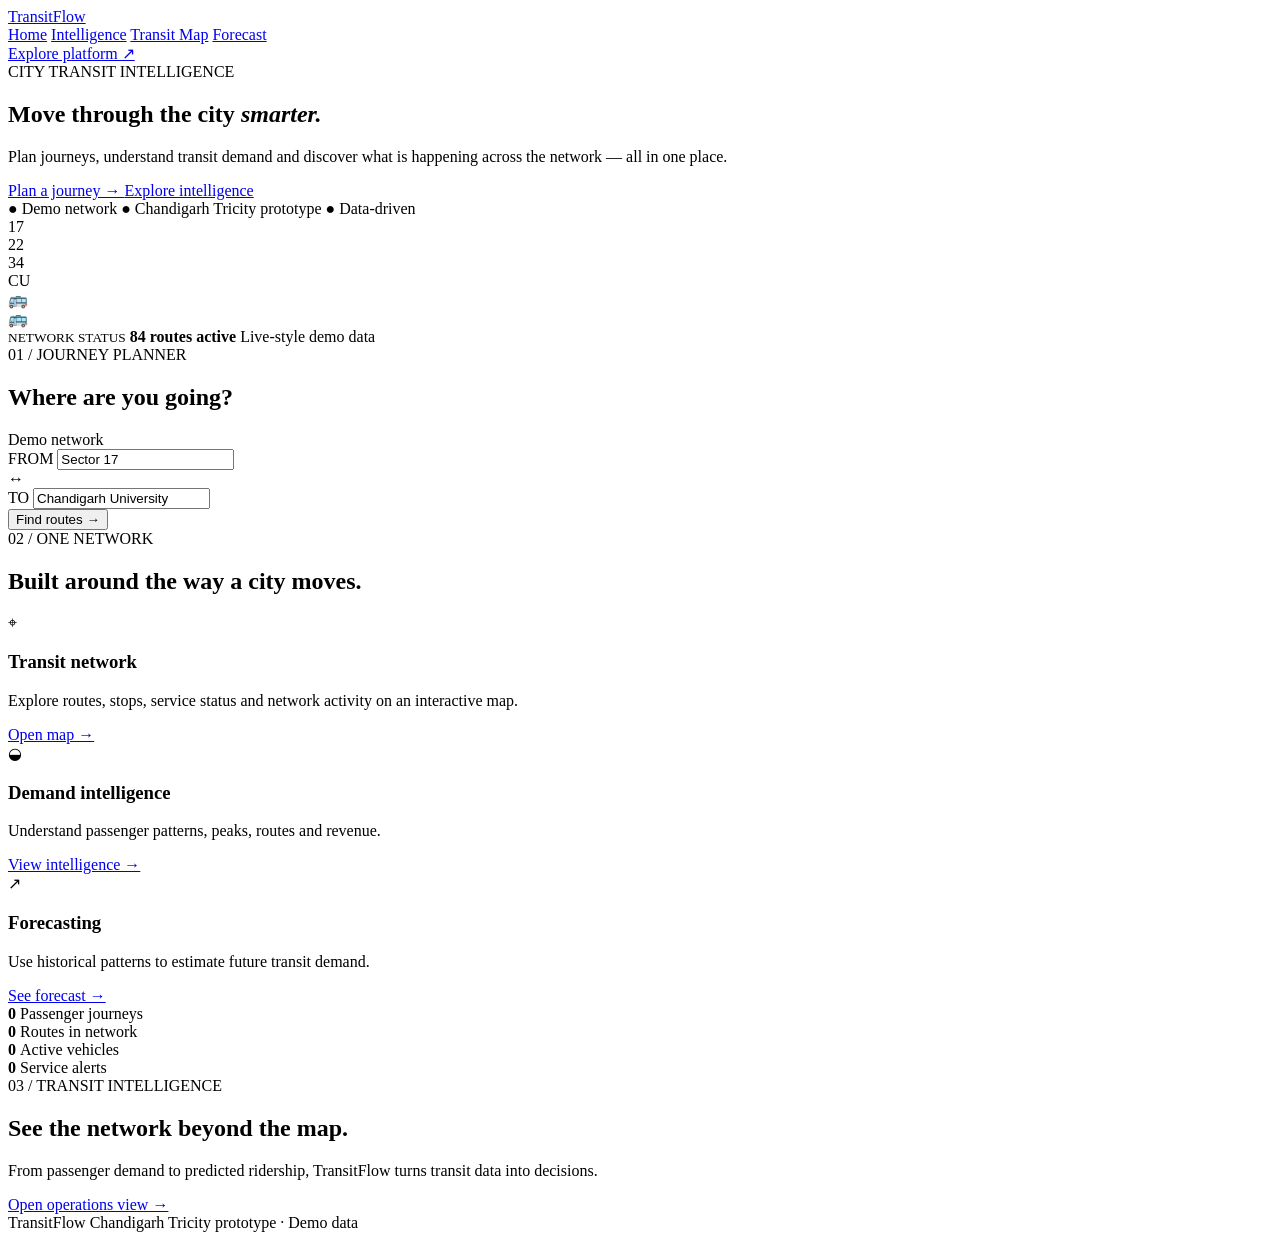
==== index.html @ 6c93dbdf "Update and rename app.py to index.html" ====
<!DOCTYPE html>
<html lang="en">
<head>
    <meta charset="UTF-8">
    <meta name="viewport" content="width=device-width, initial-scale=1.0">

    <title>TransitFlow — Move Smarter</title>

    <link rel="stylesheet" href="css/main.css">
</head>

<body>

<!-- ================= NAVBAR ================= -->

<header class="nav">

    <a href="index.html" class="brand">
        <span class="brand-dot"></span>
        TransitFlow
    </a>

    <nav>
        <a href="index.html" class="active">Home</a>
        <a href="dashboard.html">Intelligence</a>
        <a href="routes.html">Transit Map</a>
        <a href="forecasting.html">Forecast</a>
    </nav>

    <a href="dashboard.html" class="nav-btn">
        Explore platform ↗
    </a>

</header>


<!-- ================= HERO ================= -->

<main>

<section class="hero">

    <div class="hero-copy">

        <div class="eyebrow">
            <span></span>
            CITY TRANSIT INTELLIGENCE
        </div>

        <h1>
            Move through the city
            <em>smarter.</em>
        </h1>

        <p>
            Plan journeys, understand transit demand and discover
            what is happening across the network — all in one place.
        </p>

        <div class="hero-actions">

            <a href="routes.html" class="primary">
                Plan a journey →
            </a>

            <a href="dashboard.html" class="secondary">
                Explore intelligence
            </a>

        </div>

        <div class="trust-row">

            <span>● Demo network</span>
            <span>● Chandigarh Tricity prototype</span>
            <span>● Data-driven</span>

        </div>

    </div>


    <!-- MAP VISUAL -->

    <div class="hero-map">

        <div class="map-grid"></div>

        <div class="route r1"></div>
        <div class="route r2"></div>
        <div class="route r3"></div>

        <div class="stop s1">17</div>
        <div class="stop s2">22</div>
        <div class="stop s3">34</div>
        <div class="stop s4">CU</div>

        <div class="bus bus1">🚌</div>
        <div class="bus bus2">🚌</div>

        <div class="map-label">

            <small>NETWORK STATUS</small>

            <strong>
                84 routes active
            </strong>

            <span>
                Live-style demo data
            </span>

        </div>

    </div>

</section>


<!-- ================= JOURNEY PLANNER ================= -->

<section class="planner section">

    <div class="section-head">

        <div>

            <div class="eyebrow">
                01 / JOURNEY PLANNER
            </div>

            <h2>
                Where are you going?
            </h2>

        </div>

        <span class="muted">
            Demo network
        </span>

    </div>


    <div class="planner-card">

        <div class="field">

            <label>FROM</label>

            <input
                id="from"
                type="text"
                value="Sector 17"
            >

        </div>


        <div class="swap">
            ↔
        </div>


        <div class="field">

            <label>TO</label>

            <input
                id="to"
                type="text"
                value="Chandigarh University"
            >

        </div>


        <button
            class="primary"
            onclick="planJourney()"
        >
            Find routes →
        </button>

    </div>


    <div
        id="routeResults"
        class="route-results hidden"
    ></div>

</section>


<!-- ================= FEATURES ================= -->

<section class="features section">

    <div class="section-head">

        <div>

            <div class="eyebrow">
                02 / ONE NETWORK
            </div>

            <h2>
                Built around the way a city moves.
            </h2>

        </div>

    </div>


    <div class="feature-grid">


        <article class="feature-card large">

            <span class="feature-icon">
                ⌖
            </span>

            <h3>
                Transit network
            </h3>

            <p>
                Explore routes, stops, service status
                and network activity on an interactive map.
            </p>

            <a href="routes.html">
                Open map →
            </a>

        </article>


        <article class="feature-card">

            <span class="feature-icon">
                ◒
            </span>

            <h3>
                Demand intelligence
            </h3>

            <p>
                Understand passenger patterns,
                peaks, routes and revenue.
            </p>

            <a href="dashboard.html">
                View intelligence →
            </a>

        </article>


        <article class="feature-card">

            <span class="feature-icon">
                ↗
            </span>

            <h3>
                Forecasting
            </h3>

            <p>
                Use historical patterns to estimate
                future transit demand.
            </p>

            <a href="forecasting.html">
                See forecast →
            </a>

        </article>

    </div>

</section>


<!-- ================= STATISTICS ================= -->

<section class="stats section">

    <div class="stat">

        <strong data-count="1240000">
            0
        </strong>

        <span>
            Passenger journeys
        </span>

    </div>


    <div class="stat">

        <strong data-count="84">
            0
        </strong>

        <span>
            Routes in network
        </span>

    </div>


    <div class="stat">

        <strong data-count="312">
            0
        </strong>

        <span>
            Active vehicles
        </span>

    </div>


    <div class="stat">

        <strong data-count="17">
            0
        </strong>

        <span>
            Service alerts
        </span>

    </div>

</section>


<!-- ================= CTA ================= -->

<section class="cta section">

    <div>

        <div class="eyebrow">
            03 / TRANSIT INTELLIGENCE
        </div>

        <h2>
            See the network beyond the map.
        </h2>

        <p>
            From passenger demand to predicted ridership,
            TransitFlow turns transit data into decisions.
        </p>

    </div>


    <a href="dashboard.html" class="primary">
        Open operations view →
    </a>

</section>

</main>


<!-- ================= FOOTER ================= -->

<footer>

    <span>
        TransitFlow
    </span>

    <span>
        Chandigarh Tricity prototype · Demo data
    </span>

</footer>


<script src="js/main.js"></script>

</body>
</html>
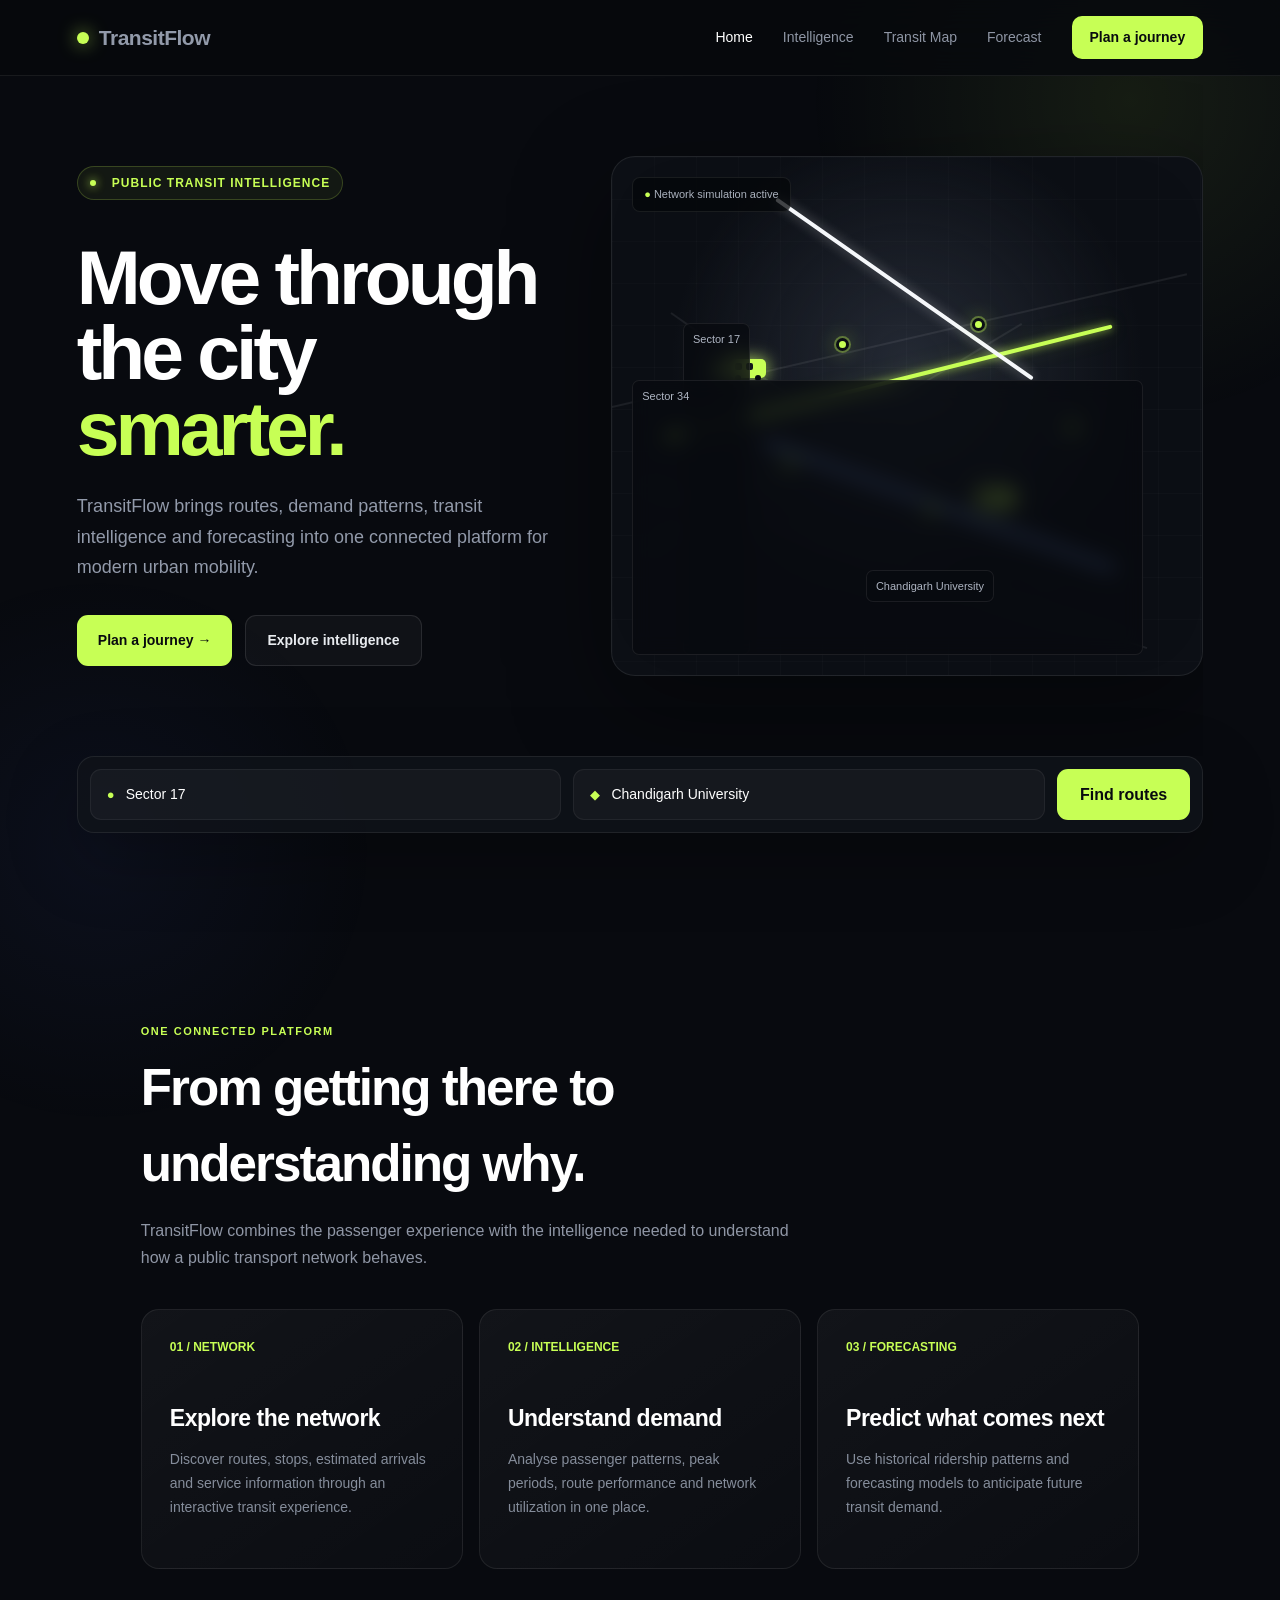
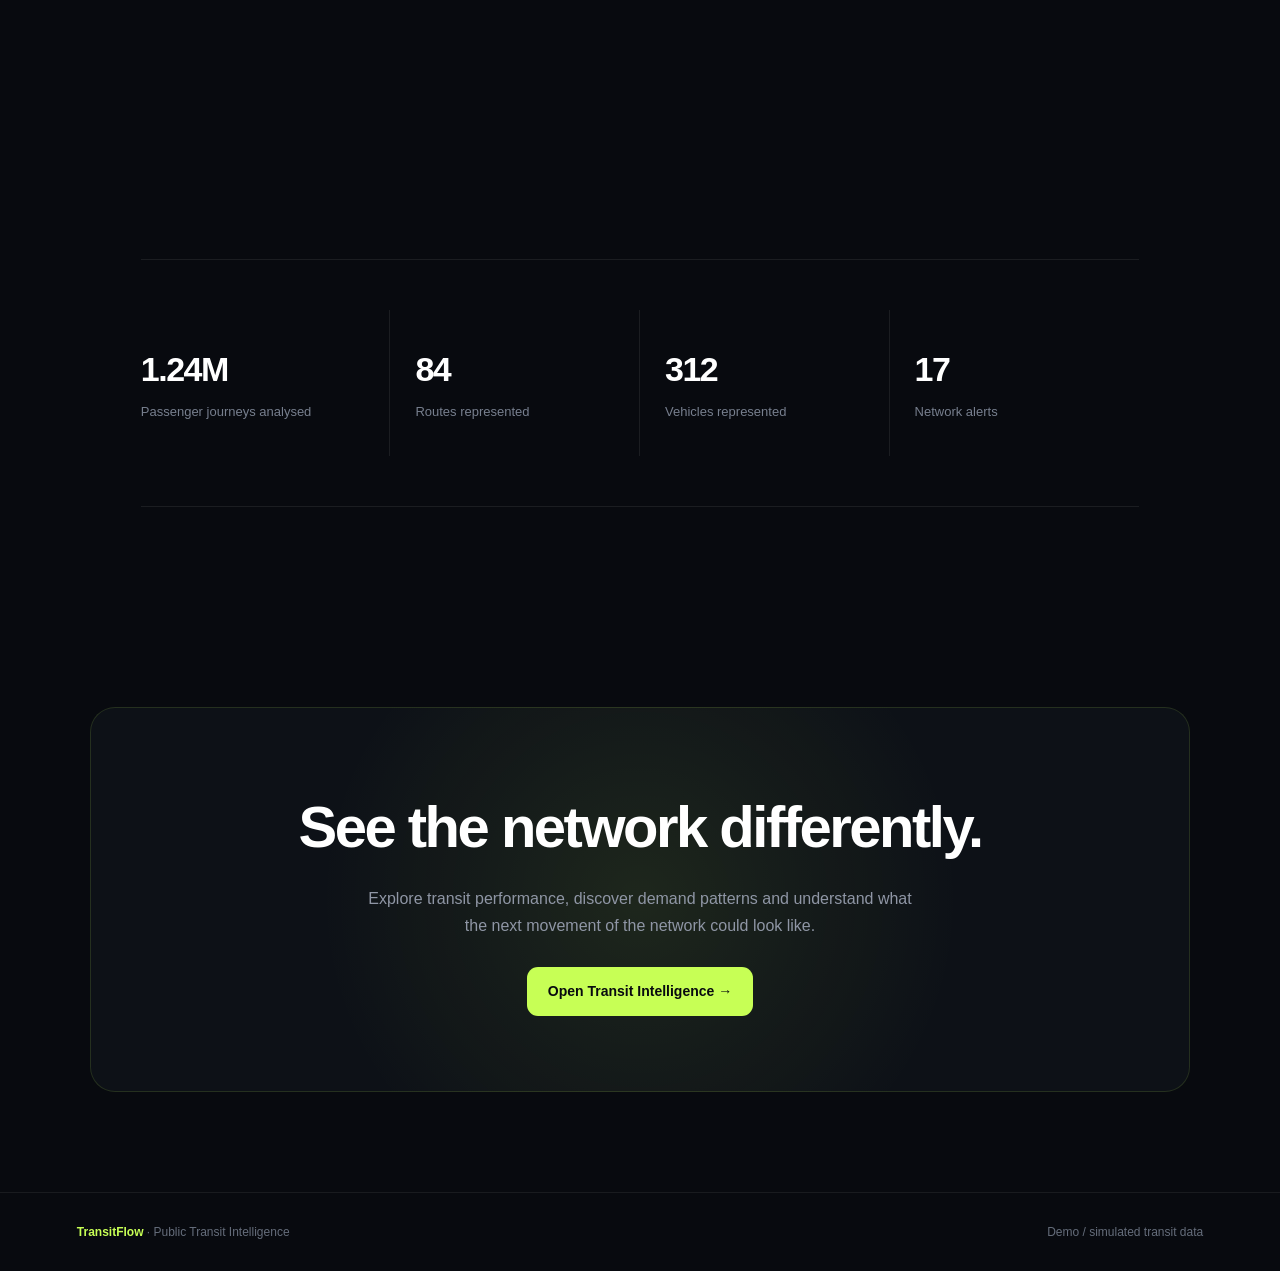
==== commit 9da3de9e: "Update index.html" ====
--- a/index.html
+++ b/index.html
@@ -4,394 +4,1336 @@
     <meta charset="UTF-8">
     <meta name="viewport" content="width=device-width, initial-scale=1.0">
 
-    <title>TransitFlow — Move Smarter</title>
-
-    <link rel="stylesheet" href="css/main.css">
+    <title>TransitFlow — Smarter Public Transit</title>
+
+    <!-- Your CSS is in the root of the GitHub repository -->
+    <link rel="stylesheet" href="main.css">
+
+    <style>
+        /* ==============================
+           TRANSITFLOW HOMEPAGE
+           ============================== */
+
+        * {
+            margin: 0;
+            padding: 0;
+            box-sizing: border-box;
+        }
+
+        html {
+            scroll-behavior: smooth;
+        }
+
+        body {
+            background: #07090d;
+            color: #f5f7fa;
+            font-family: Inter, Arial, Helvetica, sans-serif;
+            overflow-x: hidden;
+        }
+
+        a {
+            color: inherit;
+            text-decoration: none;
+        }
+
+        button,
+        input {
+            font: inherit;
+        }
+
+        /* ---------- BACKGROUND ---------- */
+
+        body::before {
+            content: "";
+            position: fixed;
+            width: 700px;
+            height: 700px;
+            background: radial-gradient(
+                circle,
+                rgba(199,255,85,0.08),
+                transparent 65%
+            );
+            top: -250px;
+            right: -200px;
+            pointer-events: none;
+            z-index: -1;
+        }
+
+        body::after {
+            content: "";
+            position: fixed;
+            width: 600px;
+            height: 600px;
+            background: radial-gradient(
+                circle,
+                rgba(88,120,255,0.06),
+                transparent 65%
+            );
+            bottom: -250px;
+            left: -200px;
+            pointer-events: none;
+            z-index: -1;
+        }
+
+        /* ---------- NAVBAR ---------- */
+
+        .navbar {
+            width: 100%;
+            height: 76px;
+            padding: 0 6%;
+            display: flex;
+            align-items: center;
+            justify-content: space-between;
+
+            background: rgba(7,9,13,0.82);
+            backdrop-filter: blur(18px);
+            -webkit-backdrop-filter: blur(18px);
+
+            border-bottom: 1px solid rgba(255,255,255,0.07);
+
+            position: sticky;
+            top: 0;
+            z-index: 100;
+        }
+
+        .brand {
+            display: flex;
+            align-items: center;
+            gap: 10px;
+            font-size: 21px;
+            font-weight: 800;
+            letter-spacing: -0.5px;
+        }
+
+        .brand-dot {
+            width: 12px;
+            height: 12px;
+            border-radius: 50%;
+            background: #c7ff55;
+            box-shadow: 0 0 18px rgba(199,255,85,0.7);
+        }
+
+        .nav-links {
+            display: flex;
+            align-items: center;
+            gap: 30px;
+        }
+
+        .nav-links a {
+            color: #8f96a5;
+            font-size: 14px;
+            transition: 0.25s ease;
+        }
+
+        .nav-links a:hover,
+        .nav-links a.active {
+            color: #ffffff;
+        }
+
+        .nav-cta {
+            padding: 11px 18px;
+            border-radius: 10px;
+            background: #c7ff55;
+            color: #080a0f !important;
+            font-weight: 700;
+        }
+
+        .nav-cta:hover {
+            box-shadow: 0 0 25px rgba(199,255,85,0.25);
+            transform: translateY(-1px);
+        }
+
+        /* ---------- HERO ---------- */
+
+        .hero {
+            width: 88%;
+            max-width: 1400px;
+            min-height: 650px;
+            margin: auto;
+
+            display: grid;
+            grid-template-columns: 0.9fr 1.1fr;
+            gap: 50px;
+            align-items: center;
+
+            padding: 80px 0;
+        }
+
+        .hero-content {
+            animation: fadeUp 0.8s ease forwards;
+        }
+
+        .eyebrow {
+            display: inline-flex;
+            align-items: center;
+            gap: 8px;
+
+            padding: 7px 12px;
+            border: 1px solid rgba(199,255,85,0.2);
+            background: rgba(199,255,85,0.06);
+            border-radius: 999px;
+
+            color: #c7ff55;
+            font-size: 12px;
+            font-weight: 700;
+            letter-spacing: 1px;
+            text-transform: uppercase;
+
+            margin-bottom: 22px;
+        }
+
+        .eyebrow span {
+            width: 6px;
+            height: 6px;
+            border-radius: 50%;
+            background: #c7ff55;
+            box-shadow: 0 0 10px #c7ff55;
+        }
+
+        .hero h1 {
+            font-size: clamp(48px, 6vw, 82px);
+            line-height: 0.98;
+            letter-spacing: -4px;
+            max-width: 700px;
+        }
+
+        .hero h1 .green {
+            color: #c7ff55;
+        }
+
+        .hero-description {
+            color: #9299a8;
+            font-size: 17px;
+            line-height: 1.7;
+            max-width: 540px;
+            margin-top: 25px;
+        }
+
+        .hero-buttons {
+            display: flex;
+            gap: 13px;
+            margin-top: 32px;
+            flex-wrap: wrap;
+        }
+
+        .primary-btn {
+            display: inline-flex;
+            align-items: center;
+            justify-content: center;
+
+            padding: 14px 21px;
+            border-radius: 11px;
+
+            background: #c7ff55;
+            color: #080a0f;
+
+            font-size: 14px;
+            font-weight: 800;
+
+            transition: 0.25s ease;
+        }
+
+        .primary-btn:hover {
+            transform: translateY(-2px);
+            box-shadow: 0 10px 35px rgba(199,255,85,0.2);
+        }
+
+        .secondary-btn {
+            display: inline-flex;
+            align-items: center;
+            justify-content: center;
+
+            padding: 14px 21px;
+            border-radius: 11px;
+
+            background: rgba(255,255,255,0.035);
+            border: 1px solid rgba(255,255,255,0.1);
+
+            color: #e8ebef;
+
+            font-size: 14px;
+            font-weight: 700;
+
+            transition: 0.25s ease;
+        }
+
+        .secondary-btn:hover {
+            background: rgba(255,255,255,0.07);
+            border-color: rgba(255,255,255,0.18);
+        }
+
+        /* ---------- NETWORK MAP ---------- */
+
+        .hero-map {
+            position: relative;
+            height: 480px;
+
+            border-radius: 24px;
+            overflow: hidden;
+
+            background:
+                radial-gradient(
+                    circle at 50% 40%,
+                    rgba(42,48,60,0.8),
+                    transparent 55%
+                ),
+                #0b0e14;
+
+            border: 1px solid rgba(255,255,255,0.09);
+
+            box-shadow:
+                0 30px 100px rgba(0,0,0,0.4),
+                inset 0 0 80px rgba(255,255,255,0.015);
+        }
+
+        /* grid */
+
+        .hero-map::before {
+            content: "";
+            position: absolute;
+            inset: 0;
+
+            background-image:
+                linear-gradient(
+                    rgba(255,255,255,0.035) 1px,
+                    transparent 1px
+                ),
+                linear-gradient(
+                    90deg,
+                    rgba(255,255,255,0.035) 1px,
+                    transparent 1px
+                );
+
+            background-size: 42px 42px;
+            opacity: 0.55;
+        }
+
+        /* roads */
+
+        .road {
+            position: absolute;
+            height: 2px;
+            background: rgba(255,255,255,0.07);
+            transform-origin: left center;
+        }
+
+        .road.r1 {
+            width: 100%;
+            top: 48%;
+            left: 0;
+            transform: rotate(-13deg);
+        }
+
+        .road.r2 {
+            width: 90%;
+            top: 63%;
+            left: 5%;
+            transform: rotate(18deg);
+        }
+
+        .road.r3 {
+            width: 80%;
+            top: 30%;
+            left: 10%;
+            transform: rotate(35deg);
+        }
+
+        .road.r4 {
+            width: 75%;
+            top: 76%;
+            left: 5%;
+            transform: rotate(-31deg);
+        }
+
+        /* glowing transit routes */
+
+        .transit-line {
+            position: absolute;
+            height: 4px;
+            border-radius: 99px;
+            background: #c7ff55;
+            box-shadow:
+                0 0 8px rgba(199,255,85,0.8),
+                0 0 22px rgba(199,255,85,0.25);
+        }
+
+        .line-one {
+            width: 78%;
+            left: 8%;
+            top: 43%;
+            transform: rotate(-14deg);
+        }
+
+        .line-two {
+            width: 63%;
+            left: 24%;
+            top: 67%;
+            transform: rotate(20deg);
+            background: #82a8ff;
+            box-shadow:
+                0 0 8px rgba(130,168,255,0.8),
+                0 0 22px rgba(130,168,255,0.25);
+        }
+
+        .line-three {
+            width: 53%;
+            left: 23%;
+            top: 25%;
+            transform: rotate(35deg);
+            background: #f5f7fa;
+            box-shadow: 0 0 12px rgba(255,255,255,0.4);
+        }
+
+        /* stops */
+
+        .stop {
+            position: absolute;
+            width: 13px;
+            height: 13px;
+
+            border-radius: 50%;
+            background: #c7ff55;
+
+            border: 3px solid #0b0e14;
+
+            box-shadow:
+                0 0 0 2px rgba(199,255,85,0.35),
+                0 0 20px rgba(199,255,85,0.45);
+
+            z-index: 3;
+        }
+
+        .stop.s1 {
+            left: 17%;
+            top: 40%;
+        }
+
+        .stop.s2 {
+            left: 38%;
+            top: 35%;
+        }
+
+        .stop.s3 {
+            left: 61%;
+            top: 31%;
+        }
+
+        .stop.s4 {
+            left: 77%;
+            top: 51%;
+        }
+
+        .stop.s5 {
+            left: 53%;
+            top: 67%;
+        }
+
+        .stop.s6 {
+            left: 29%;
+            top: 58%;
+        }
+
+        /* bus */
+
+        .bus {
+            position: absolute;
+            width: 36px;
+            height: 19px;
+
+            border-radius: 5px;
+            background: #c7ff55;
+
+            box-shadow:
+                0 0 15px rgba(199,255,85,0.7);
+
+            z-index: 5;
+
+            animation: moveBus 7s linear infinite;
+        }
+
+        .bus::before {
+            content: "";
+            position: absolute;
+            width: 7px;
+            height: 7px;
+            border-radius: 2px;
+            background: #11151b;
+            top: 4px;
+            left: 5px;
+            box-shadow: 11px 0 #11151b;
+        }
+
+        .bus::after {
+            content: "";
+            position: absolute;
+            width: 6px;
+            height: 6px;
+            border-radius: 50%;
+            background: #080a0f;
+            left: 5px;
+            bottom: -3px;
+            box-shadow: 20px 0 #080a0f;
+        }
+
+        .bus.b1 {
+            top: 39%;
+            left: 20%;
+        }
+
+        .bus.b2 {
+            top: 64%;
+            left: 62%;
+            animation-delay: -3s;
+        }
+
+        /* map labels */
+
+        .map-label {
+            position: absolute;
+            padding: 7px 9px;
+
+            border-radius: 7px;
+            background: rgba(8,10,15,0.8);
+            border: 1px solid rgba(255,255,255,0.08);
+
+            color: #aeb5c2;
+            font-size: 11px;
+
+            backdrop-filter: blur(10px);
+        }
+
+        .label-one {
+            left: 12%;
+            top: 32%;
+        }
+
+        .label-two {
+            right: 10%;
+            top: 43%;
+        }
+
+        .label-three {
+            left: 43%;
+            bottom: 14%;
+        }
+
+        .network-status {
+            position: absolute;
+            top: 20px;
+            left: 20px;
+
+            padding: 8px 11px;
+
+            border-radius: 8px;
+            background: rgba(5,7,10,0.75);
+            border: 1px solid rgba(255,255,255,0.08);
+
+            font-size: 11px;
+            color: #aab1bd;
+            z-index: 10;
+        }
+
+        .network-status span {
+            color: #c7ff55;
+        }
+
+        /* ---------- PLANNER ---------- */
+
+        .planner-section {
+            width: 88%;
+            max-width: 1200px;
+            margin: 0 auto 100px;
+        }
+
+        .planner {
+            display: grid;
+            grid-template-columns: 1fr 1fr auto;
+            gap: 12px;
+
+            padding: 12px;
+
+            background: rgba(16,19,26,0.8);
+            border: 1px solid rgba(255,255,255,0.08);
+
+            border-radius: 17px;
+
+            box-shadow: 0 25px 70px rgba(0,0,0,0.25);
+        }
+
+        .input-box {
+            display: flex;
+            align-items: center;
+            gap: 11px;
+
+            padding: 14px 16px;
+
+            background: rgba(255,255,255,0.035);
+            border: 1px solid rgba(255,255,255,0.06);
+            border-radius: 11px;
+        }
+
+        .input-icon {
+            color: #c7ff55;
+            font-size: 13px;
+        }
+
+        .input-box input {
+            width: 100%;
+            border: none;
+            outline: none;
+            background: transparent;
+
+            color: #ffffff;
+            font-size: 14px;
+        }
+
+        .input-box input::placeholder {
+            color: #737b89;
+        }
+
+        .planner button {
+            border: none;
+            cursor: pointer;
+            padding: 0 23px;
+
+            border-radius: 11px;
+
+            background: #c7ff55;
+            color: #080a0f;
+
+            font-weight: 800;
+
+            transition: 0.25s;
+        }
+
+        .planner button:hover {
+            box-shadow: 0 0 25px rgba(199,255,85,0.2);
+        }
+
+        #routeResults {
+            margin-top: 15px;
+        }
+
+        .route-result {
+            padding: 15px 17px;
+            margin-top: 8px;
+
+            border-radius: 12px;
+            background: #10131a;
+            border: 1px solid rgba(255,255,255,0.07);
+
+            display: flex;
+            justify-content: space-between;
+            align-items: center;
+        }
+
+        .route-result strong {
+            color: #ffffff;
+        }
+
+        .route-result span {
+            color: #9299a8;
+            font-size: 13px;
+        }
+
+        /* ---------- PRODUCT FEATURES ---------- */
+
+        .section {
+            width: 88%;
+            max-width: 1400px;
+            margin: 0 auto 110px;
+        }
+
+        .section-heading {
+            max-width: 650px;
+            margin-bottom: 38px;
+        }
+
+        .section-heading .small {
+            color: #c7ff55;
+            text-transform: uppercase;
+            letter-spacing: 1.5px;
+            font-size: 11px;
+            font-weight: 800;
+        }
+
+        .section-heading h2 {
+            font-size: clamp(32px, 4vw, 52px);
+            letter-spacing: -2px;
+            margin-top: 10px;
+        }
+
+        .section-heading p {
+            margin-top: 14px;
+            color: #8f96a5;
+            line-height: 1.7;
+        }
+
+        .feature-grid {
+            display: grid;
+            grid-template-columns: repeat(3, 1fr);
+            gap: 16px;
+        }
+
+        .feature-card {
+            min-height: 260px;
+            padding: 28px;
+
+            border-radius: 18px;
+
+            background:
+                linear-gradient(
+                    145deg,
+                    rgba(255,255,255,0.045),
+                    rgba(255,255,255,0.015)
+                );
+
+            border: 1px solid rgba(255,255,255,0.08);
+
+            transition: 0.3s ease;
+        }
+
+        .feature-card:hover {
+            transform: translateY(-6px);
+            border-color: rgba(199,255,85,0.22);
+            box-shadow: 0 20px 60px rgba(0,0,0,0.25);
+        }
+
+        .feature-number {
+            color: #c7ff55;
+            font-size: 12px;
+            font-weight: 800;
+        }
+
+        .feature-card h3 {
+            margin-top: 45px;
+            font-size: 23px;
+            letter-spacing: -0.5px;
+        }
+
+        .feature-card p {
+            color: #858d9b;
+            line-height: 1.7;
+            font-size: 14px;
+            margin-top: 12px;
+        }
+
+        /* ---------- STATS ---------- */
+
+        .stats {
+            display: grid;
+            grid-template-columns: repeat(4, 1fr);
+            border-top: 1px solid rgba(255,255,255,0.08);
+            border-bottom: 1px solid rgba(255,255,255,0.08);
+        }
+
+        .stat {
+            padding: 34px 25px;
+            border-right: 1px solid rgba(255,255,255,0.08);
+        }
+
+        .stat:last-child {
+            border-right: none;
+        }
+
+        .stat-number {
+            font-size: 34px;
+            font-weight: 800;
+            letter-spacing: -1.5px;
+        }
+
+        .stat-label {
+            color: #777f8e;
+            font-size: 13px;
+            margin-top: 7px;
+        }
+
+        /* ---------- CTA ---------- */
+
+        .final-cta {
+            width: 88%;
+            max-width: 1100px;
+            margin: 0 auto 100px;
+
+            text-align: center;
+
+            padding: 75px 30px;
+
+            border-radius: 25px;
+
+            background:
+                radial-gradient(
+                    circle at center,
+                    rgba(199,255,85,0.09),
+                    transparent 55%
+                ),
+                #0d1117;
+
+            border: 1px solid rgba(199,255,85,0.13);
+        }
+
+        .final-cta h2 {
+            font-size: clamp(34px, 5vw, 58px);
+            letter-spacing: -2.5px;
+        }
+
+        .final-cta p {
+            color: #8f96a5;
+            margin: 15px auto 28px;
+            max-width: 550px;
+            line-height: 1.7;
+        }
+
+        /* ---------- FOOTER ---------- */
+
+        footer {
+            padding: 30px 6%;
+            border-top: 1px solid rgba(255,255,255,0.07);
+
+            display: flex;
+            justify-content: space-between;
+            align-items: center;
+
+            color: #656d7b;
+            font-size: 12px;
+        }
+
+        footer strong {
+            color: #c7ff55;
+        }
+
+        /* ---------- ANIMATIONS ---------- */
+
+        @keyframes fadeUp {
+            from {
+                opacity: 0;
+                transform: translateY(25px);
+            }
+
+            to {
+                opacity: 1;
+                transform: translateY(0);
+            }
+        }
+
+        @keyframes moveBus {
+            0% {
+                transform: translateX(0) translateY(0);
+            }
+
+            50% {
+                transform: translateX(230px) translateY(-45px);
+            }
+
+            100% {
+                transform: translateX(430px) translateY(5px);
+            }
+        }
+
+        /* ---------- MOBILE ---------- */
+
+        @media (max-width: 900px) {
+
+            .nav-links {
+                display: none;
+            }
+
+            .hero {
+                grid-template-columns: 1fr;
+                padding-top: 55px;
+            }
+
+            .hero-map {
+                height: 400px;
+            }
+
+            .planner {
+                grid-template-columns: 1fr;
+            }
+
+            .planner button {
+                height: 50px;
+            }
+
+            .feature-grid {
+                grid-template-columns: 1fr;
+            }
+
+            .stats {
+                grid-template-columns: 1fr 1fr;
+            }
+
+            .stat:nth-child(2) {
+                border-right: none;
+            }
+
+            .stat:nth-child(-n+2) {
+                border-bottom: 1px solid rgba(255,255,255,0.08);
+            }
+        }
+
+        @media (max-width: 550px) {
+
+            .navbar {
+                padding: 0 5%;
+            }
+
+            .hero,
+            .planner-section,
+            .section,
+            .final-cta {
+                width: 90%;
+            }
+
+            .hero h1 {
+                font-size: 48px;
+                letter-spacing: -2.5px;
+            }
+
+            .hero-map {
+                height: 330px;
+            }
+
+            .stats {
+                grid-template-columns: 1fr;
+            }
+
+            .stat {
+                border-right: none;
+                border-bottom: 1px solid rgba(255,255,255,0.08);
+            }
+
+            .stat:last-child {
+                border-bottom: none;
+            }
+
+            footer {
+                flex-direction: column;
+                gap: 10px;
+                text-align: center;
+            }
+        }
+    </style>
 </head>
 
 <body>
 
-<!-- ================= NAVBAR ================= -->
-
-<header class="nav">
-
-    <a href="index.html" class="brand">
-        <span class="brand-dot"></span>
-        TransitFlow
-    </a>
-
-    <nav>
-        <a href="index.html" class="active">Home</a>
-        <a href="dashboard.html">Intelligence</a>
-        <a href="routes.html">Transit Map</a>
-        <a href="forecasting.html">Forecast</a>
+    <!-- ================= NAVBAR ================= -->
+
+    <nav class="navbar">
+
+        <a href="index.html" class="brand">
+            <span class="brand-dot"></span>
+            TransitFlow
+        </a>
+
+        <div class="nav-links">
+
+            <a href="index.html" class="active">
+                Home
+            </a>
+
+            <a href="dashboard.html">
+                Intelligence
+            </a>
+
+            <a href="routes.html">
+                Transit Map
+            </a>
+
+            <a href="forecasting.html">
+                Forecast
+            </a>
+
+            <a href="#planner" class="nav-cta">
+                Plan a journey
+            </a>
+
+        </div>
+
     </nav>
 
-    <a href="dashboard.html" class="nav-btn">
-        Explore platform ↗
-    </a>
-
-</header>
-
-
-<!-- ================= HERO ================= -->
-
-<main>
-
-<section class="hero">
-
-    <div class="hero-copy">
-
-        <div class="eyebrow">
-            <span></span>
-            CITY TRANSIT INTELLIGENCE
+
+    <!-- ================= HERO ================= -->
+
+    <main>
+
+        <section class="hero">
+
+            <div class="hero-content">
+
+                <div class="eyebrow">
+                    <span></span>
+                    Public Transit Intelligence
+                </div>
+
+                <h1>
+                    Move through the city
+                    <span class="green">smarter.</span>
+                </h1>
+
+                <p class="hero-description">
+                    TransitFlow brings routes, demand patterns,
+                    transit intelligence and forecasting into one
+                    connected platform for modern urban mobility.
+                </p>
+
+                <div class="hero-buttons">
+
+                    <a href="#planner" class="primary-btn">
+                        Plan a journey →
+                    </a>
+
+                    <a href="dashboard.html" class="secondary-btn">
+                        Explore intelligence
+                    </a>
+
+                </div>
+
+            </div>
+
+
+            <!-- MAP -->
+
+            <div class="hero-map">
+
+                <div class="network-status">
+                    <span>●</span>
+                    Network simulation active
+                </div>
+
+                <div class="road r1"></div>
+                <div class="road r2"></div>
+                <div class="road r3"></div>
+                <div class="road r4"></div>
+
+                <div class="transit-line line-one"></div>
+                <div class="transit-line line-two"></div>
+                <div class="transit-line line-three"></div>
+
+                <div class="stop s1"></div>
+                <div class="stop s2"></div>
+                <div class="stop s3"></div>
+                <div class="stop s4"></div>
+                <div class="stop s5"></div>
+                <div class="stop s6"></div>
+
+                <div class="bus b1"></div>
+                <div class="bus b2"></div>
+
+                <div class="map-label label-one">
+                    Sector 17
+                </div>
+
+                <div class="map-label label-two">
+                    Sector 34
+                </div>
+
+                <div class="map-label label-three">
+                    Chandigarh University
+                </div>
+
+            </div>
+
+        </section>
+
+
+        <!-- ================= JOURNEY PLANNER ================= -->
+
+        <section class="planner-section" id="planner">
+
+            <div class="planner">
+
+                <div class="input-box">
+
+                    <span class="input-icon">●</span>
+
+                    <input
+                        type="text"
+                        id="from"
+                        value="Sector 17"
+                        placeholder="From"
+                    >
+
+                </div>
+
+                <div class="input-box">
+
+                    <span class="input-icon">◆</span>
+
+                    <input
+                        type="text"
+                        id="to"
+                        value="Chandigarh University"
+                        placeholder="To"
+                    >
+
+                </div>
+
+                <button onclick="planJourney()">
+                    Find routes
+                </button>
+
+            </div>
+
+            <div id="routeResults"></div>
+
+        </section>
+
+
+        <!-- ================= PLATFORM ================= -->
+
+        <section class="section">
+
+            <div class="section-heading">
+
+                <div class="small">
+                    One connected platform
+                </div>
+
+                <h2>
+                    From getting there
+                    to understanding why.
+                </h2>
+
+                <p>
+                    TransitFlow combines the passenger experience
+                    with the intelligence needed to understand
+                    how a public transport network behaves.
+                </p>
+
+            </div>
+
+
+            <div class="feature-grid">
+
+                <article class="feature-card">
+
+                    <div class="feature-number">
+                        01 / NETWORK
+                    </div>
+
+                    <h3>
+                        Explore the network
+                    </h3>
+
+                    <p>
+                        Discover routes, stops, estimated arrivals
+                        and service information through an
+                        interactive transit experience.
+                    </p>
+
+                </article>
+
+
+                <article class="feature-card">
+
+                    <div class="feature-number">
+                        02 / INTELLIGENCE
+                    </div>
+
+                    <h3>
+                        Understand demand
+                    </h3>
+
+                    <p>
+                        Analyse passenger patterns, peak periods,
+                        route performance and network utilization
+                        in one place.
+                    </p>
+
+                </article>
+
+
+                <article class="feature-card">
+
+                    <div class="feature-number">
+                        03 / FORECASTING
+                    </div>
+
+                    <h3>
+                        Predict what comes next
+                    </h3>
+
+                    <p>
+                        Use historical ridership patterns and
+                        forecasting models to anticipate future
+                        transit demand.
+                    </p>
+
+                </article>
+
+            </div>
+
+        </section>
+
+
+        <!-- ================= STATS ================= -->
+
+        <section class="section">
+
+            <div class="stats">
+
+                <div class="stat">
+
+                    <div class="stat-number">
+                        1.24M
+                    </div>
+
+                    <div class="stat-label">
+                        Passenger journeys analysed
+                    </div>
+
+                </div>
+
+
+                <div class="stat">
+
+                    <div class="stat-number">
+                        84
+                    </div>
+
+                    <div class="stat-label">
+                        Routes represented
+                    </div>
+
+                </div>
+
+
+                <div class="stat">
+
+                    <div class="stat-number">
+                        312
+                    </div>
+
+                    <div class="stat-label">
+                        Vehicles represented
+                    </div>
+
+                </div>
+
+
+                <div class="stat">
+
+                    <div class="stat-number">
+                        17
+                    </div>
+
+                    <div class="stat-label">
+                        Network alerts
+                    </div>
+
+                </div>
+
+            </div>
+
+        </section>
+
+
+        <!-- ================= FINAL CTA ================= -->
+
+        <section class="final-cta">
+
+            <h2>
+                See the network differently.
+            </h2>
+
+            <p>
+                Explore transit performance, discover demand
+                patterns and understand what the next movement
+                of the network could look like.
+            </p>
+
+            <a href="dashboard.html" class="primary-btn">
+                Open Transit Intelligence →
+            </a>
+
+        </section>
+
+    </main>
+
+
+    <!-- ================= FOOTER ================= -->
+
+    <footer>
+
+        <div>
+            <strong>TransitFlow</strong>
+            · Public Transit Intelligence
         </div>
 
-        <h1>
-            Move through the city
-            <em>smarter.</em>
-        </h1>
-
-        <p>
-            Plan journeys, understand transit demand and discover
-            what is happening across the network — all in one place.
-        </p>
-
-        <div class="hero-actions">
-
-            <a href="routes.html" class="primary">
-                Plan a journey →
-            </a>
-
-            <a href="dashboard.html" class="secondary">
-                Explore intelligence
-            </a>
-
+        <div>
+            Demo / simulated transit data
         </div>
 
-        <div class="trust-row">
-
-            <span>● Demo network</span>
-            <span>● Chandigarh Tricity prototype</span>
-            <span>● Data-driven</span>
-
-        </div>
-
-    </div>
-
-
-    <!-- MAP VISUAL -->
-
-    <div class="hero-map">
-
-        <div class="map-grid"></div>
-
-        <div class="route r1"></div>
-        <div class="route r2"></div>
-        <div class="route r3"></div>
-
-        <div class="stop s1">17</div>
-        <div class="stop s2">22</div>
-        <div class="stop s3">34</div>
-        <div class="stop s4">CU</div>
-
-        <div class="bus bus1">🚌</div>
-        <div class="bus bus2">🚌</div>
-
-        <div class="map-label">
-
-            <small>NETWORK STATUS</small>
-
-            <strong>
-                84 routes active
-            </strong>
-
-            <span>
-                Live-style demo data
-            </span>
-
-        </div>
-
-    </div>
-
-</section>
-
-
-<!-- ================= JOURNEY PLANNER ================= -->
-
-<section class="planner section">
-
-    <div class="section-head">
-
-        <div>
-
-            <div class="eyebrow">
-                01 / JOURNEY PLANNER
-            </div>
-
-            <h2>
-                Where are you going?
-            </h2>
-
-        </div>
-
-        <span class="muted">
-            Demo network
-        </span>
-
-    </div>
-
-
-    <div class="planner-card">
-
-        <div class="field">
-
-            <label>FROM</label>
-
-            <input
-                id="from"
-                type="text"
-                value="Sector 17"
-            >
-
-        </div>
-
-
-        <div class="swap">
-            ↔
-        </div>
-
-
-        <div class="field">
-
-            <label>TO</label>
-
-            <input
-                id="to"
-                type="text"
-                value="Chandigarh University"
-            >
-
-        </div>
-
-
-        <button
-            class="primary"
-            onclick="planJourney()"
-        >
-            Find routes →
-        </button>
-
-    </div>
-
-
-    <div
-        id="routeResults"
-        class="route-results hidden"
-    ></div>
-
-</section>
-
-
-<!-- ================= FEATURES ================= -->
-
-<section class="features section">
-
-    <div class="section-head">
-
-        <div>
-
-            <div class="eyebrow">
-                02 / ONE NETWORK
-            </div>
-
-            <h2>
-                Built around the way a city moves.
-            </h2>
-
-        </div>
-
-    </div>
-
-
-    <div class="feature-grid">
-
-
-        <article class="feature-card large">
-
-            <span class="feature-icon">
-                ⌖
-            </span>
-
-            <h3>
-                Transit network
-            </h3>
-
-            <p>
-                Explore routes, stops, service status
-                and network activity on an interactive map.
-            </p>
-
-            <a href="routes.html">
-                Open map →
-            </a>
-
-        </article>
-
-
-        <article class="feature-card">
-
-            <span class="feature-icon">
-                ◒
-            </span>
-
-            <h3>
-                Demand intelligence
-            </h3>
-
-            <p>
-                Understand passenger patterns,
-                peaks, routes and revenue.
-            </p>
-
-            <a href="dashboard.html">
-                View intelligence →
-            </a>
-
-        </article>
-
-
-        <article class="feature-card">
-
-            <span class="feature-icon">
-                ↗
-            </span>
-
-            <h3>
-                Forecasting
-            </h3>
-
-            <p>
-                Use historical patterns to estimate
-                future transit demand.
-            </p>
-
-            <a href="forecasting.html">
-                See forecast →
-            </a>
-
-        </article>
-
-    </div>
-
-</section>
-
-
-<!-- ================= STATISTICS ================= -->
-
-<section class="stats section">
-
-    <div class="stat">
-
-        <strong data-count="1240000">
-            0
-        </strong>
-
-        <span>
-            Passenger journeys
-        </span>
-
-    </div>
-
-
-    <div class="stat">
-
-        <strong data-count="84">
-            0
-        </strong>
-
-        <span>
-            Routes in network
-        </span>
-
-    </div>
-
-
-    <div class="stat">
-
-        <strong data-count="312">
-            0
-        </strong>
-
-        <span>
-            Active vehicles
-        </span>
-
-    </div>
-
-
-    <div class="stat">
-
-        <strong data-count="17">
-            0
-        </strong>
-
-        <span>
-            Service alerts
-        </span>
-
-    </div>
-
-</section>
-
-
-<!-- ================= CTA ================= -->
-
-<section class="cta section">
-
-    <div>
-
-        <div class="eyebrow">
-            03 / TRANSIT INTELLIGENCE
-        </div>
-
-        <h2>
-            See the network beyond the map.
-        </h2>
-
-        <p>
-            From passenger demand to predicted ridership,
-            TransitFlow turns transit data into decisions.
-        </p>
-
-    </div>
-
-
-    <a href="dashboard.html" class="primary">
-        Open operations view →
-    </a>
-
-</section>
-
-</main>
-
-
-<!-- ================= FOOTER ================= -->
-
-<footer>
-
-    <span>
-        TransitFlow
-    </span>
-
-    <span>
-        Chandigarh Tricity prototype · Demo data
-    </span>
-
-</footer>
-
-
-<script src="js/main.js"></script>
+    </footer>
+
+
+    <!-- Root-level JavaScript -->
+    <script src="main.js"></script>
+
+
+    <!-- Fallback journey planner -->
+    <script>
+
+        function planJourney() {
+
+            const from =
+                document.getElementById("from").value || "Your location";
+
+            const to =
+                document.getElementById("to").value || "Destination";
+
+            const results =
+                document.getElementById("routeResults");
+
+            results.innerHTML = `
+
+                <div class="route-result">
+
+                    <div>
+                        <strong>Route 204</strong>
+                        <br>
+                        <span>
+                            ${from} → ${to}
+                        </span>
+                    </div>
+
+                    <div>
+                        <strong>32 min</strong>
+                        <br>
+                        <span>
+                            Fastest · 4 stops
+                        </span>
+                    </div>
+
+                </div>
+
+
+                <div class="route-result">
+
+                    <div>
+                        <strong>Route 116</strong>
+                        <br>
+                        <span>
+                            ${from} → ${to}
+                        </span>
+                    </div>
+
+                    <div>
+                        <strong>41 min</strong>
+                        <br>
+                        <span>
+                            6 stops · Lower demand
+                        </span>
+                    </div>
+
+                </div>
+
+            `;
+        }
+
+    </script>
 
 </body>
 </html>
--- a/main.css
+++ b/main.css
@@ -0,0 +1,1269 @@
+body {
+    background: #080a0f !important;
+    color: white !important;
+}
+:root {
+
+    --bg: #080a0f;
+
+    --panel: #10131a;
+
+    --panel2: #0d1016;
+
+    --line: #202530;
+
+    --text: #f4f5f7;
+
+    --muted: #929aaa;
+
+    --accent: #c7ff55;
+
+    --accent2: #82a8ff;
+}
+
+
+* {
+    box-sizing: border-box;
+}
+
+
+html {
+    scroll-behavior: smooth;
+}
+
+
+body {
+
+    margin: 0;
+
+    background: var(--bg);
+
+    color: var(--text);
+
+    font-family:
+        Inter,
+        ui-sans-serif,
+        system-ui,
+        -apple-system,
+        BlinkMacSystemFont,
+        "Segoe UI",
+        sans-serif;
+
+    line-height: 1.5;
+}
+
+
+a {
+    text-decoration: none;
+    color: inherit;
+}
+
+
+/* ================= NAVBAR ================= */
+
+.nav {
+
+    height: 76px;
+
+    border-bottom: 1px solid var(--line);
+
+    display: flex;
+
+    align-items: center;
+
+    padding: 0 5vw;
+
+    gap: 32px;
+
+    position: sticky;
+
+    top: 0;
+
+    background: rgba(8, 10, 15, 0.82);
+
+    backdrop-filter: blur(18px);
+
+    z-index: 20;
+}
+
+
+.brand {
+
+    font-weight: 800;
+
+    font-size: 19px;
+
+    letter-spacing: -0.5px;
+
+    margin-right: auto;
+
+    display: flex;
+
+    align-items: center;
+
+    gap: 10px;
+}
+
+
+.brand-dot {
+
+    width: 10px;
+
+    height: 10px;
+
+    background: var(--accent);
+
+    border-radius: 50%;
+
+    box-shadow:
+        0 0 18px
+        rgba(199, 255, 85, 0.55);
+}
+
+
+nav {
+
+    display: flex;
+
+    gap: 26px;
+
+    color: var(--muted);
+
+    font-size: 14px;
+}
+
+
+nav a:hover,
+nav .active {
+
+    color: var(--text);
+}
+
+
+.nav-btn,
+.primary,
+.secondary {
+
+    border: 1px solid var(--line);
+
+    padding: 11px 16px;
+
+    border-radius: 10px;
+
+    font-size: 13px;
+
+    cursor: pointer;
+}
+
+
+.nav-btn {
+
+    background: #151922;
+}
+
+
+.primary {
+
+    background: var(--accent);
+
+    color: #0b0e09;
+
+    border: 0;
+
+    font-weight: 750;
+}
+
+
+.secondary {
+
+    background: transparent;
+
+    color: var(--text);
+}
+
+
+/* ================= HERO ================= */
+
+.hero {
+
+    min-height: calc(100vh - 76px);
+
+    display: grid;
+
+    grid-template-columns: 1fr 1fr;
+
+    align-items: center;
+
+    gap: 7vw;
+
+    padding: 80px 5vw;
+
+    overflow: hidden;
+}
+
+
+.eyebrow {
+
+    font-size: 11px;
+
+    letter-spacing: 1.7px;
+
+    color: #8c96a9;
+
+    font-weight: 700;
+}
+
+
+.eyebrow span {
+
+    display: inline-block;
+
+    width: 6px;
+
+    height: 6px;
+
+    border-radius: 50%;
+
+    background: var(--accent);
+
+    margin-right: 8px;
+}
+
+
+.hero h1 {
+
+    font-size: clamp(52px, 6vw, 92px);
+
+    line-height: 0.98;
+
+    letter-spacing: -5px;
+
+    margin: 18px 0 25px;
+
+    max-width: 850px;
+}
+
+
+.hero h1 em {
+
+    font-style: normal;
+
+    color: var(--accent);
+}
+
+
+.hero p {
+
+    font-size: 18px;
+
+    color: var(--muted);
+
+    max-width: 590px;
+}
+
+
+.hero-actions {
+
+    display: flex;
+
+    gap: 12px;
+
+    margin-top: 34px;
+}
+
+
+.trust-row {
+
+    display: flex;
+
+    gap: 18px;
+
+    color: #697285;
+
+    font-size: 11px;
+
+    margin-top: 30px;
+
+    flex-wrap: wrap;
+}
+
+
+/* ================= MAP ================= */
+
+.hero-map,
+.big-map {
+
+    position: relative;
+
+    overflow: hidden;
+
+    border: 1px solid var(--line);
+
+    background: #0c1015;
+
+    border-radius: 24px;
+
+    min-height: 520px;
+}
+
+
+.map-grid {
+
+    position: absolute;
+
+    inset: 0;
+
+    background-image:
+        linear-gradient(
+            rgba(255,255,255,.035) 1px,
+            transparent 1px
+        ),
+        linear-gradient(
+            90deg,
+            rgba(255,255,255,.035) 1px,
+            transparent 1px
+        );
+
+    background-size: 44px 44px;
+
+    transform:
+        rotate(4deg)
+        scale(1.1);
+}
+
+
+.route {
+
+    position: absolute;
+
+    height: 2px;
+
+    background: var(--accent);
+
+    opacity: .8;
+
+    transform-origin: left;
+
+    box-shadow:
+        0 0 12px
+        rgba(199,255,85,.35);
+}
+
+
+.r1 {
+
+    width: 390px;
+
+    left: 15%;
+
+    top: 55%;
+
+    transform: rotate(-25deg);
+}
+
+
+.r2 {
+
+    width: 340px;
+
+    left: 28%;
+
+    top: 34%;
+
+    transform: rotate(40deg);
+}
+
+
+.r3 {
+
+    width: 300px;
+
+    left: 45%;
+
+    top: 65%;
+
+    transform: rotate(-68deg);
+}
+
+
+.stop {
+
+    position: absolute;
+
+    background: #111720;
+
+    border: 2px solid var(--accent);
+
+    color: var(--accent);
+
+    width: 34px;
+
+    height: 34px;
+
+    border-radius: 50%;
+
+    display: grid;
+
+    place-items: center;
+
+    font-size: 10px;
+
+    font-weight: 800;
+
+    z-index: 3;
+}
+
+
+.s1 {
+    left: 20%;
+    top: 54%;
+}
+
+
+.s2 {
+    left: 44%;
+    top: 42%;
+}
+
+
+.s3 {
+    left: 67%;
+    top: 64%;
+}
+
+
+.s4 {
+    left: 59%;
+    top: 25%;
+}
+
+
+.bus {
+
+    position: absolute;
+
+    font-size: 23px;
+
+    z-index: 4;
+
+    filter:
+        drop-shadow(
+            0 0 10px
+            rgba(255,255,255,.2)
+        );
+
+    animation:
+        float 4s ease-in-out infinite;
+}
+
+
+.bus1 {
+
+    left: 50%;
+
+    top: 46%;
+}
+
+
+.bus2 {
+
+    left: 72%;
+
+    top: 52%;
+
+    animation-delay: 1.4s;
+}
+
+
+@keyframes float {
+
+    50% {
+
+        transform:
+            translate(12px, -8px);
+
+    }
+}
+
+
+.map-label {
+
+    position: absolute;
+
+    bottom: 20px;
+
+    left: 20px;
+
+    background:
+        rgba(11,14,20,.82);
+
+    border: 1px solid var(--line);
+
+    padding: 15px 18px;
+
+    border-radius: 12px;
+
+    z-index: 5;
+}
+
+
+.map-label small,
+.map-label span {
+
+    display: block;
+
+    color: #788296;
+
+    font-size: 10px;
+}
+
+
+.map-label strong {
+
+    display: block;
+
+    margin: 2px 0;
+}
+
+
+/* ================= SECTIONS ================= */
+
+.section {
+
+    padding: 90px 5vw;
+}
+
+
+.section-head,
+.page-title {
+
+    display: flex;
+
+    justify-content: space-between;
+
+    align-items: end;
+
+    gap: 30px;
+
+    margin-bottom: 35px;
+}
+
+
+.section-head h2,
+.page-title h1 {
+
+    font-size:
+        clamp(30px, 4vw, 54px);
+
+    letter-spacing: -2px;
+
+    margin: 8px 0 0;
+
+    line-height: 1.05;
+}
+
+
+.muted {
+
+    color: var(--muted);
+
+    font-size: 12px;
+}
+
+
+/* ================= PLANNER ================= */
+
+.planner {
+
+    border-top:
+        1px solid var(--line);
+}
+
+
+.planner-card {
+
+    display: flex;
+
+    align-items: end;
+
+    gap: 12px;
+
+    background: var(--panel);
+
+    border: 1px solid var(--line);
+
+    padding: 18px;
+
+    border-radius: 16px;
+}
+
+
+.field {
+
+    flex: 1;
+}
+
+
+.field label {
+
+    display: block;
+
+    color: #697386;
+
+    font-size: 10px;
+
+    margin-bottom: 6px;
+
+    letter-spacing: 1.2px;
+}
+
+
+.field input {
+
+    width: 100%;
+
+    background: #090c11;
+
+    border: 1px solid var(--line);
+
+    color: var(--text);
+
+    padding: 14px;
+
+    border-radius: 9px;
+
+    font-size: 14px;
+
+    outline: none;
+}
+
+
+.swap {
+
+    color: #7e8799;
+
+    padding-bottom: 13px;
+}
+
+
+.route-results {
+
+    margin-top: 12px;
+
+    background: var(--panel);
+
+    border: 1px solid var(--line);
+
+    border-radius: 16px;
+
+    overflow: hidden;
+}
+
+
+.hidden {
+    display: none;
+}
+
+
+.result-head {
+
+    padding: 18px;
+
+    border-bottom:
+        1px solid var(--line);
+
+    display: flex;
+
+    gap: 15px;
+}
+
+
+.journey {
+
+    display: flex;
+
+    align-items: center;
+
+    gap: 20px;
+
+    padding: 18px;
+
+    border-bottom:
+        1px solid var(--line);
+}
+
+
+.journey > div {
+    flex: 1;
+}
+
+
+.journey span {
+
+    display: block;
+
+    color: var(--muted);
+
+    font-size: 12px;
+
+    margin-top: 3px;
+}
+
+
+/* ================= FEATURES ================= */
+
+.feature-grid {
+
+    display: grid;
+
+    grid-template-columns:
+        1.4fr 1fr 1fr;
+
+    gap: 14px;
+}
+
+
+.feature-card {
+
+    background: var(--panel);
+
+    border: 1px solid var(--line);
+
+    padding: 30px;
+
+    border-radius: 18px;
+
+    min-height: 260px;
+
+    transition:
+        transform .25s ease,
+        border-color .25s ease;
+}
+
+
+.feature-card:hover {
+
+    transform:
+        translateY(-5px);
+
+    border-color:
+        rgba(199,255,85,.3);
+}
+
+
+.feature-card.large {
+
+    background:
+        linear-gradient(
+            140deg,
+            #12171c,
+            #0c1015
+        );
+}
+
+
+.feature-icon {
+
+    font-size: 24px;
+
+    color: var(--accent);
+}
+
+
+.feature-card h3 {
+
+    font-size: 22px;
+
+    margin: 45px 0 8px;
+}
+
+
+.feature-card p {
+
+    color: var(--muted);
+
+    font-size: 14px;
+}
+
+
+.feature-card a {
+
+    display: inline-block;
+
+    margin-top: 25px;
+
+    color: var(--accent);
+
+    font-size: 13px;
+}
+
+
+/* ================= STATS ================= */
+
+.stats {
+
+    display: grid;
+
+    grid-template-columns:
+        repeat(4,1fr);
+
+    border-top:
+        1px solid var(--line);
+
+    border-bottom:
+        1px solid var(--line);
+
+    padding-top: 50px;
+
+    padding-bottom: 50px;
+}
+
+
+.stat {
+
+    padding:
+        10px 25px;
+
+    border-right:
+        1px solid var(--line);
+}
+
+
+.stat:first-child {
+    padding-left: 0;
+}
+
+
+.stat:last-child {
+    border: 0;
+}
+
+
+.stat strong {
+
+    display: block;
+
+    font-size: 38px;
+
+    letter-spacing: -2px;
+}
+
+
+.stat span {
+
+    color: var(--muted);
+
+    font-size: 12px;
+}
+
+
+/* ================= CTA ================= */
+
+.cta {
+
+    display: flex;
+
+    justify-content:
+        space-between;
+
+    align-items: center;
+
+    gap: 40px;
+}
+
+
+.cta h2 {
+
+    font-size: 44px;
+
+    letter-spacing: -2px;
+
+    margin: 10px 0;
+}
+
+
+.cta p {
+
+    color: var(--muted);
+}
+
+
+/* ================= FOOTER ================= */
+
+footer {
+
+    border-top:
+        1px solid var(--line);
+
+    padding:
+        25px 5vw;
+
+    color: #626b7b;
+
+    font-size: 11px;
+
+    display: flex;
+
+    justify-content:
+        space-between;
+}
+
+
+/* ================= RESPONSIVE ================= */
+
+@media(max-width:900px) {
+
+    nav {
+        display: none;
+    }
+
+    .hero {
+
+        grid-template-columns: 1fr;
+
+        padding-top: 60px;
+    }
+
+    .hero-map {
+
+        min-height: 420px;
+    }
+
+    .feature-grid {
+
+        grid-template-columns: 1fr;
+    }
+
+    .stats {
+
+        grid-template-columns:
+            1fr 1fr;
+    }
+
+    .planner-card {
+
+        flex-direction: column;
+
+        align-items: stretch;
+    }
+
+    .swap {
+        display: none;
+    }
+}
+
+
+@media(max-width:560px) {
+
+    .stats {
+
+        grid-template-columns: 1fr;
+    }
+
+    .stat {
+
+        border-right: 0;
+
+        border-bottom:
+            1px solid var(--line);
+
+        padding:
+            18px 0;
+    }
+
+    .nav {
+
+        padding: 0 4vw;
+    }
+
+    .nav-btn {
+
+        display: none;
+    }
+
+    .hero-map {
+
+        min-height: 350px;
+    }
+}
+/* ==========================================
+   DASHBOARD
+========================================== */
+
+.page-title {
+    align-items: center;
+}
+
+.page-title h1 {
+    font-size: clamp(35px, 4.5vw, 62px);
+    max-width: 800px;
+}
+
+.page-title p {
+    color: var(--muted);
+}
+
+
+.status {
+
+    font-size: 10px;
+
+    letter-spacing: 1.2px;
+
+    color: var(--accent);
+
+    border: 1px solid #29321e;
+
+    padding: 8px 11px;
+
+    border-radius: 30px;
+
+    white-space: nowrap;
+}
+
+
+/* KPI */
+
+.kpi-grid {
+
+    display: grid;
+
+    grid-template-columns:
+        repeat(4, 1fr);
+
+    gap: 12px;
+
+    margin-bottom: 14px;
+}
+
+
+.kpi {
+
+    background: var(--panel);
+
+    border: 1px solid var(--line);
+
+    border-radius: 16px;
+
+    padding: 23px;
+}
+
+
+.kpi span {
+
+    font-size: 10px;
+
+    color: #737d90;
+
+    letter-spacing: 1.2px;
+}
+
+
+.kpi strong {
+
+    display: block;
+
+    font-size: 36px;
+
+    letter-spacing: -1.5px;
+
+    margin: 12px 0 4px;
+}
+
+
+.kpi small {
+
+    color: #7e8799;
+
+    font-size: 11px;
+}
+
+
+/* GRID */
+
+.dashboard-grid {
+
+    display: grid;
+
+    grid-template-columns:
+        2fr 1fr;
+
+    gap: 14px;
+}
+
+
+/* PANEL */
+
+.panel {
+
+    background: var(--panel);
+
+    border: 1px solid var(--line);
+
+    border-radius: 16px;
+
+    padding: 22px;
+
+    min-height: 280px;
+}
+
+
+.panel.wide {
+
+    min-height: 350px;
+}
+
+
+.panel-head {
+
+    display: flex;
+
+    justify-content:
+        space-between;
+
+    align-items: start;
+
+    margin-bottom: 18px;
+}
+
+
+.panel-head h3 {
+
+    margin: 5px 0;
+
+    font-size: 19px;
+}
+
+
+.panel select {
+
+    background: #0a0d12;
+
+    color: #aaa;
+
+    border: 1px solid var(--line);
+
+    padding: 7px;
+
+    border-radius: 7px;
+}
+
+
+/* ROUTE RANKING */
+
+.rank {
+
+    display: grid;
+
+    grid-template-columns:
+        50px 1fr auto;
+
+    align-items: center;
+
+    padding: 17px 0;
+
+    border-bottom:
+        1px solid var(--line);
+
+    font-size: 13px;
+}
+
+
+.rank span {
+
+    color: var(--muted);
+}
+
+
+.rank strong {
+
+    color: var(--accent);
+
+    font-size: 11px;
+}
+
+
+/* ASK AI */
+
+.ask {
+
+    display: flex;
+
+    gap: 10px;
+}
+
+
+.ask input {
+
+    flex: 1;
+
+    background: #090c11;
+
+    border: 1px solid var(--line);
+
+    color: white;
+
+    padding: 14px;
+
+    border-radius: 9px;
+
+    outline: none;
+}
+
+
+.answer {
+
+    display: flex;
+
+    gap: 14px;
+
+    margin-top: 15px;
+
+    padding: 17px;
+
+    background: #0a0e13;
+
+    border-radius: 10px;
+
+    color: #aeb5c2;
+
+    font-size: 13px;
+}
+
+
+.answer span {
+
+    color: var(--accent);
+}
+
+
+/* MOBILE */
+
+@media(max-width:900px) {
+
+    .dashboard-grid {
+
+        grid-template-columns: 1fr;
+
+    }
+
+
+    .kpi-grid {
+
+        grid-template-columns:
+            1fr 1fr;
+
+    }
+
+}
+
+
+@media(max-width:560px) {
+
+    .kpi-grid {
+
+        grid-template-columns: 1fr;
+
+    }
+
+}
